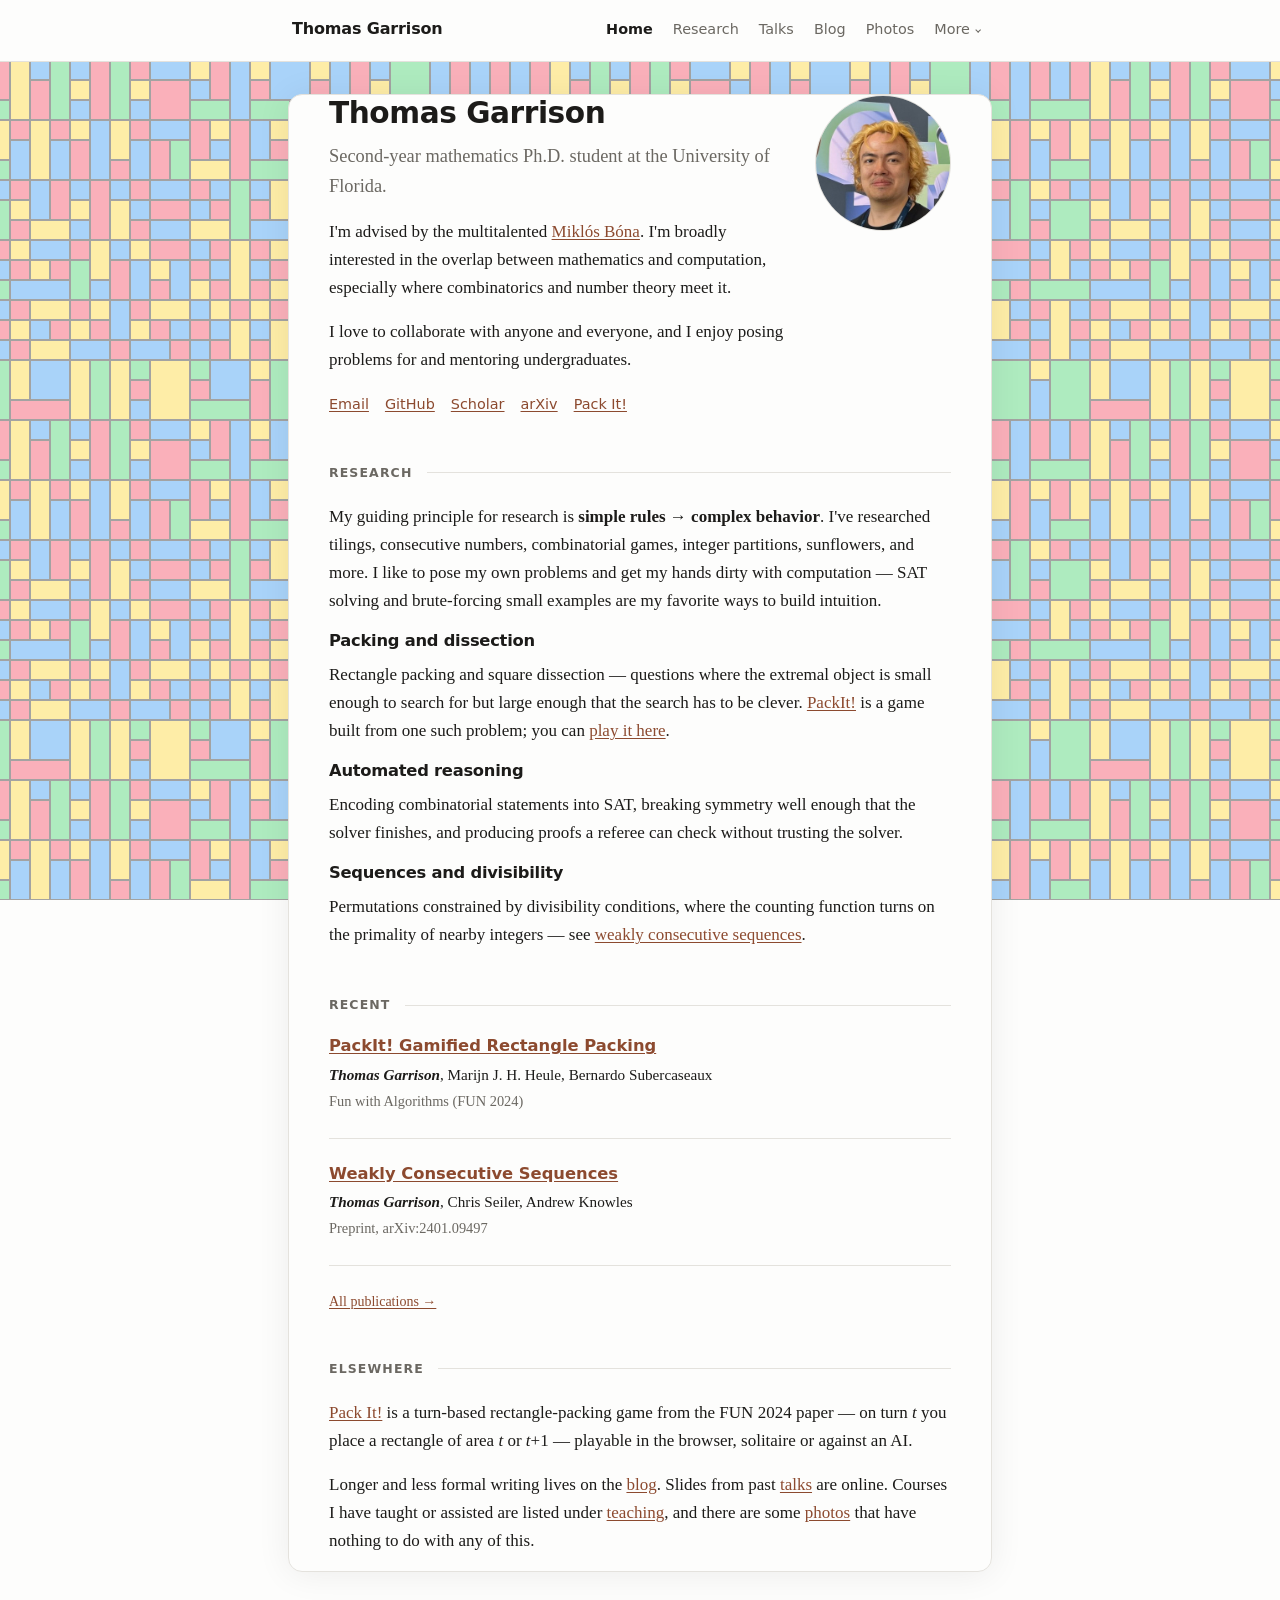
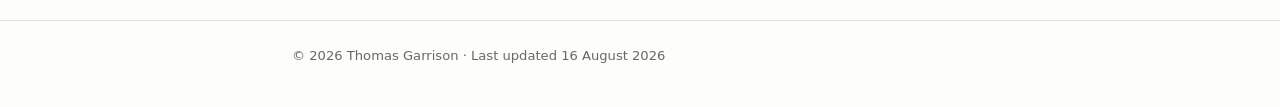
==== index.html @ dc91d3d8 "Initial site Co-Authored-By: Claude Opus 5.5 <noreply@anthropic.com>" ====
<!DOCTYPE html>
<html lang="en">
<head>
<meta charset="utf-8">
<meta name="viewport" content="width=device-width, initial-scale=1">
<title>Thomas Garrison</title>
<meta name="description" content="Personal site of Thomas Garrison — research in combinatorics and automated reasoning.">
<link rel="stylesheet" href="/css/style.css">
<link rel="icon" href="data:,">
</head>
<body>

<header class="site-header">
  <div class="wrap">
    <a class="brand" href="/">Thomas Garrison</a>
    <nav class="site-nav" aria-label="Main">
      <a href="/" aria-current="page">Home</a>
      <a href="/research/">Research</a>
      <a href="/talks/">Talks</a>
      <a href="/blog/">Blog</a>
      <a href="/photos/">Photos</a>
      <details class="more">
        <summary>More</summary>
        <div class="more-menu">
          <a href="/teaching/">Teaching</a>
        </div>
      </details>
    </nav>
  </div>
</header>

<main class="wrap">

  <div class="intro">
    <div class="intro-text">
      <h1>Thomas Garrison</h1>
      <p class="lede muted">Second-year mathematics Ph.D. student at the University of Florida.</p>
      <p>
        I'm advised by the multitalented
        <a href="https://people.clas.ufl.edu/bona/">Miklós Bóna</a>. I'm broadly interested in the
        overlap between mathematics and computation, especially where combinatorics and
        number theory meet it.
      </p>
      <p>
        I love to collaborate with anyone and everyone, and I enjoy posing problems for
        and mentoring undergraduates.
      </p>
      <ul class="links">
        <li><a href="mailto:you@ufl.edu">Email</a></li>
        <li><a href="https://github.com/yourusername">GitHub</a></li>
        <li><a href="https://scholar.google.com/">Scholar</a></li>
        <li><a href="https://arxiv.org/a/">arXiv</a></li>
        <li><a href="https://packit.surge.sh/">Pack It!</a></li>
      </ul>
    </div>
    <img class="portrait" src="/assets/portrait.jpg" alt="Portrait of Thomas Garrison, smiling, photographed at ICM 2026">
  </div>

  <section>
    <h2 class="rule-heading">Research</h2>

    <p>
      My guiding principle for research is <strong>simple rules → complex
      behavior</strong>. I've researched tilings, consecutive numbers, combinatorial
      games, integer partitions, sunflowers, and more. I like to pose my own problems
      and get my hands dirty with computation — SAT solving and brute-forcing small
      examples are my favorite ways to build intuition.
    </p>

    <h3>Packing and dissection</h3>
    <p>
      Rectangle packing and square dissection — questions where the extremal object is
      small enough to search for but large enough that the search has to be clever.
      <a href="/research/#packit">PackIt!</a> is a game built from one such problem;
      you can <a href="https://packit.surge.sh/">play it here</a>.
    </p>

    <h3>Automated reasoning</h3>
    <p>
      Encoding combinatorial statements into SAT, breaking symmetry well enough that
      the solver finishes, and producing proofs a referee can check without trusting
      the solver.
    </p>

    <h3>Sequences and divisibility</h3>
    <p>
      Permutations constrained by divisibility conditions, where the counting function
      turns on the primality of nearby integers — see
      <a href="/research/#wcs">weakly consecutive sequences</a>.
    </p>
  </section>

  <section>
    <h2 class="rule-heading">Recent</h2>

    <div class="entry">
      <p class="entry-title">
        <a href="/research/#packit">PackIt! Gamified Rectangle Packing</a>
      </p>
      <p class="authors"><span class="me">Thomas Garrison</span>, Marijn J. H. Heule, Bernardo Subercaseaux</p>
      <p class="venue">Fun with Algorithms (FUN 2024)</p>
    </div>

    <div class="entry">
      <p class="entry-title">
        <a href="/research/#wcs">Weakly Consecutive Sequences</a>
      </p>
      <p class="authors"><span class="me">Thomas Garrison</span>, Chris Seiler, Andrew Knowles</p>
      <p class="venue">Preprint, arXiv:2401.09497</p>
    </div>

    <p class="small"><a href="/research/">All publications →</a></p>
  </section>

  <section>
    <h2 class="rule-heading">Elsewhere</h2>
    <p>
      <a href="https://packit.surge.sh/">Pack It!</a> is a turn-based rectangle-packing
      game from the FUN 2024 paper — on turn <em>t</em> you place a rectangle of area
      <em>t</em> or <em>t</em>+1 — playable in the browser, solitaire or against an AI.
    </p>
    <p>
      Longer and less formal writing lives on the <a href="/blog/">blog</a>. Slides from
      past <a href="/talks/">talks</a> are online. Courses I have taught or assisted are
      listed under <a href="/teaching/">teaching</a>, and there are some
      <a href="/photos/">photos</a> that have nothing to do with any of this.
    </p>
  </section>

</main>

<footer class="site-footer">
  <div class="wrap">
    <p>© 2026 Thomas Garrison · Last updated 16 August 2026</p>
  </div>
</footer>

</body>
</html>
---- css/style.css ----
/* ---------------------------------------------------------------
   Base tokens
   --------------------------------------------------------------- */
:root {
  --bg:        #fdfdfc;
  --fg:        #1c1b19;
  --muted:     #6b6862;
  --rule:      #e4e2dd;
  --accent:    #8c4a2f;
  --accent-bg: #f6efe9;
  --max:       46rem;

  /* Mondrian backdrop. Turn --pattern-opacity down to 0 to switch it off,
     up toward 1 to make it shout. --pattern-size is the tile edge. */
  --pattern-opacity: 0.38;
  --pattern-size:    540px;   /* width of the 27x18 tile; 3x3 squares stay square */

  --font-body: ui-serif, Georgia, "Iowan Old Style", "Times New Roman", serif;
  --font-ui:   ui-sans-serif, system-ui, -apple-system, "Segoe UI", sans-serif;
  --font-mono: ui-monospace, "Cascadia Code", "SF Mono", Menlo, monospace;
}

@media (prefers-color-scheme: dark) {
  :root {
    --bg:        #16161a;
    --fg:        #e8e6e1;
    --muted:     #9a968e;
    --rule:      #2d2d33;
    --accent:    #e29a72;
    --accent-bg: #26211e;

    --pattern-opacity: 0.20;
  }
}

*, *::before, *::after { box-sizing: border-box; }

html { -webkit-text-size-adjust: 100%; }

body {
  margin: 0;
  background: var(--bg);
  color: var(--fg);
  font-family: var(--font-body);
  font-size: 1.0625rem;
  line-height: 1.65;
}

/* The dissection tiling sits behind everything, fixed so it does not scroll.
   Readability is bought back by putting the text column on an opaque card. */
body::before {
  content: "";
  position: fixed;
  inset: 0;
  z-index: -1;
  background-image: url("/assets/mondrian.svg");
  background-size: var(--pattern-size) auto;
  background-position: center top;
  opacity: var(--pattern-opacity);
  pointer-events: none;
}

/* ---------------------------------------------------------------
   Layout
   --------------------------------------------------------------- */
.wrap {
  max-width: var(--max);
  margin-inline: auto;
  padding: 0 1.25rem;
}

main { padding-block: 2.5rem 3.5rem; }

/* Opaque reading card floating over the pattern */
main.wrap {
  max-width: 44rem;
  padding-inline: 2.5rem;
  margin-block: 2rem 3rem;
  background: var(--bg);
  border: 1px solid var(--rule);
  border-radius: 14px;
  box-shadow: 0 2px 34px rgb(0 0 0 / 0.07);
}

main > section { margin-top: 3rem; }

/* ---------------------------------------------------------------
   Header + navigation
   --------------------------------------------------------------- */
.site-header {
  border-bottom: 1px solid var(--rule);
  background: var(--bg);
  position: sticky;
  top: 0;
  z-index: 20;
}

.site-header .wrap {
  display: flex;
  flex-wrap: wrap;
  align-items: baseline;
  gap: 0.5rem 1.5rem;
  padding-block: 0.9rem;
}

.brand {
  font-family: var(--font-ui);
  font-weight: 620;
  font-size: 1rem;
  letter-spacing: -0.01em;
  color: var(--fg);
  text-decoration: none;
  margin-right: auto;
}

.site-nav {
  display: flex;
  flex-wrap: wrap;
  align-items: baseline;
  gap: 0.25rem;
  font-family: var(--font-ui);
  font-size: 0.9rem;
}

.site-nav a,
.site-nav summary {
  color: var(--muted);
  text-decoration: none;
  padding: 0.25rem 0.5rem;
  border-radius: 5px;
  white-space: nowrap;
}

.site-nav a:hover,
.site-nav summary:hover {
  color: var(--fg);
  background: var(--accent-bg);
}

.site-nav a[aria-current="page"] {
  color: var(--fg);
  font-weight: 600;
}

/* "More" dropdown — <details>, so it works with zero JavaScript */
.more { position: relative; }

.more summary {
  cursor: pointer;
  list-style: none;
}

.more summary::-webkit-details-marker { display: none; }

.more summary::after {
  content: "";
  display: inline-block;
  width: 0.3em;
  height: 0.3em;
  margin-left: 0.4em;
  vertical-align: 0.15em;
  border-right: 1.5px solid currentColor;
  border-bottom: 1.5px solid currentColor;
  transform: rotate(45deg);
}

.more[open] summary::after { transform: rotate(-135deg); }

.more-menu {
  position: absolute;
  right: 0;
  top: calc(100% + 0.4rem);
  min-width: 9rem;
  display: flex;
  flex-direction: column;
  padding: 0.3rem;
  background: var(--bg);
  border: 1px solid var(--rule);
  border-radius: 8px;
  box-shadow: 0 6px 24px rgb(0 0 0 / 0.09);
}

/* ---------------------------------------------------------------
   Typography
   --------------------------------------------------------------- */
h1, h2, h3 {
  font-family: var(--font-ui);
  line-height: 1.25;
  letter-spacing: -0.015em;
  margin: 0 0 0.6rem;
}

h1 { font-size: 1.85rem; font-weight: 650; }
h2 { font-size: 1.2rem;  font-weight: 620; margin-top: 0; }
h3 { font-size: 1.02rem; font-weight: 600; }

p { margin: 0 0 1rem; }

a { color: var(--accent); text-underline-offset: 2px; }
a:hover { text-decoration-thickness: 2px; }

.lede { font-size: 1.15rem; }

.muted { color: var(--muted); }

small, .small { font-size: 0.875rem; }

hr {
  border: 0;
  border-top: 1px solid var(--rule);
  margin: 2.5rem 0;
}

code {
  font-family: var(--font-mono);
  font-size: 0.875em;
  background: var(--accent-bg);
  padding: 0.1em 0.35em;
  border-radius: 4px;
}

pre {
  font-family: var(--font-mono);
  font-size: 0.8rem;
  line-height: 1.5;
  overflow-x: auto;
  background: var(--accent-bg);
  padding: 0.9rem 1rem;
  border-radius: 8px;
}

pre code { background: none; padding: 0; }

blockquote {
  margin: 0 0 1rem;
  padding-left: 1rem;
  border-left: 3px solid var(--rule);
  color: var(--muted);
}

/* A section heading with a hairline rule running to the right of it */
.rule-heading {
  display: flex;
  align-items: center;
  gap: 0.9rem;
  font-family: var(--font-ui);
  font-size: 0.78rem;
  font-weight: 600;
  letter-spacing: 0.09em;
  text-transform: uppercase;
  color: var(--muted);
  margin: 0 0 1.4rem;
}

.rule-heading::after {
  content: "";
  flex: 1;
  height: 1px;
  background: var(--rule);
}

/* ---------------------------------------------------------------
   Home: intro block
   --------------------------------------------------------------- */
.intro {
  display: flex;
  flex-wrap: wrap;
  align-items: flex-start;
  gap: 1.75rem;
}

.intro-text { flex: 1 1 20rem; }

.portrait {
  flex: 0 0 auto;
  width: 8.5rem;
  height: 8.5rem;
  border-radius: 50%;
  object-fit: cover;
  border: 1px solid var(--rule);
}

.links {
  display: flex;
  flex-wrap: wrap;
  gap: 0.4rem 1rem;
  font-family: var(--font-ui);
  font-size: 0.9rem;
  padding: 0;
  margin: 1.2rem 0 0;
  list-style: none;
}

/* ---------------------------------------------------------------
   Publications / talks list
   --------------------------------------------------------------- */
/* ---------------------------------------------------------------
   Draft notes — deliberately loud, in a colour used nowhere else,
   so they are impossible to publish by accident. Delete when done.
   --------------------------------------------------------------- */
.draftnote {
  border-left: 4px solid #c2410c;
  background: #fff5ed;
  color: #9a3412;
  font-family: var(--font-ui);
  font-size: 0.88rem;
  line-height: 1.55;
  padding: 0.7rem 1rem;
  border-radius: 0 8px 8px 0;
  margin: 1.3rem 0;
}

.draftnote::before {
  content: "DRAFT NOTE";
  display: block;
  font-size: 0.68rem;
  font-weight: 700;
  letter-spacing: 0.1em;
  opacity: 0.75;
  margin-bottom: 0.2rem;
}

.draftnote a { color: #9a3412; }
.draftnote p { margin: 0 0 0.5rem; }
.draftnote p:last-child { margin-bottom: 0; }

@media (prefers-color-scheme: dark) {
  .draftnote {
    border-left-color: #fb923c;
    background: #2b1a10;
    color: #fdba74;
  }
  .draftnote a { color: #fdba74; }
}

/* ---------------------------------------------------------------
   Ranking tables
   --------------------------------------------------------------- */
.rank-table {
  width: 100%;
  border-collapse: collapse;
  font-family: var(--font-ui);
  font-size: 0.9rem;
  margin: 1.3rem 0;
}

.rank-table caption {
  caption-side: top;
  text-align: left;
  font-size: 0.8rem;
  letter-spacing: 0.06em;
  text-transform: uppercase;
  color: var(--muted);
  padding-bottom: 0.5rem;
}

.rank-table th {
  text-align: left;
  font-weight: 620;
  border-bottom: 2px solid var(--rule);
  padding: 0.4rem 0.5rem;
}

.rank-table td {
  border-bottom: 1px solid var(--rule);
  padding: 0.4rem 0.5rem;
}

.rank-table .num {
  text-align: right;
  font-variant-numeric: tabular-nums;
}

.rank-table tr.origin td {
  color: var(--muted);
  font-style: italic;
}

/* Figures inside prose */
figure.fig { margin: 1.6rem 0; }
figure.fig img { width: 100%; height: auto; border-radius: 8px; }
figure.fig figcaption {
  font-family: var(--font-ui);
  font-size: 0.82rem;
  color: var(--muted);
  margin-top: 0.5rem;
}

figure.fig iframe { width: 100%; border: 0; display: block; }

/* Highlighted callout, e.g. the playable game at the top of Research */
.feature {
  border: 1px solid var(--rule);
  border-left: 4px solid var(--accent);
  border-radius: 10px;
  background: var(--accent-bg);
  padding: 1.1rem 1.3rem;
  margin: 1.75rem 0 2.5rem;
}

.feature h2 {
  font-size: 1.08rem;
  margin-bottom: 0.35rem;
}

.feature p:last-child { margin-bottom: 0; }

.year {
  font-family: var(--font-ui);
  font-size: 0.8rem;
  font-weight: 650;
  letter-spacing: 0.06em;
  color: var(--muted);
  margin: 2.5rem 0 1rem;
}

.entry {
  padding-bottom: 1.5rem;
  margin-bottom: 1.5rem;
  border-bottom: 1px solid var(--rule);
}

.entry:last-child { border-bottom: 0; }

.entry-title {
  font-family: var(--font-ui);
  font-size: 1.02rem;
  font-weight: 600;
  line-height: 1.35;
  margin: 0 0 0.3rem;
}

.authors { margin: 0 0 0.15rem; font-size: 0.95rem; }
.authors .me { font-style: italic; font-weight: 600; }

.venue { margin: 0; font-size: 0.9rem; color: var(--muted); }

.badge {
  display: inline-block;
  font-family: var(--font-ui);
  font-size: 0.72rem;
  font-weight: 600;
  letter-spacing: 0.02em;
  color: var(--accent);
  background: var(--accent-bg);
  border-radius: 999px;
  padding: 0.15rem 0.6rem;
  margin-top: 0.5rem;
}

.entry-links {
  display: flex;
  flex-wrap: wrap;
  gap: 0.9rem;
  font-family: var(--font-ui);
  font-size: 0.85rem;
  margin-top: 0.65rem;
}

details.fold { margin-top: 0.7rem; }

details.fold > summary {
  cursor: pointer;
  font-family: var(--font-ui);
  font-size: 0.85rem;
  color: var(--accent);
  width: fit-content;
}

details.fold > summary:hover { text-decoration: underline; }

details.fold > div,
details.fold > p {
  margin-top: 0.6rem;
  font-size: 0.95rem;
  color: var(--muted);
}

/* ---------------------------------------------------------------
   Blog index
   --------------------------------------------------------------- */
.post-list { list-style: none; padding: 0; margin: 0; }

.post-list li {
  display: flex;
  flex-wrap: wrap;
  align-items: baseline;
  gap: 0.3rem 1rem;
  padding: 0.75rem 0;
  border-bottom: 1px solid var(--rule);
}

.post-list time {
  font-family: var(--font-ui);
  font-size: 0.82rem;
  color: var(--muted);
  flex: 0 0 6rem;
  font-variant-numeric: tabular-nums;
}

.post-list a {
  font-family: var(--font-ui);
  font-size: 0.98rem;
  text-decoration: none;
  color: var(--fg);
}

.post-list a:hover { color: var(--accent); text-decoration: underline; }

.post-meta {
  font-family: var(--font-ui);
  font-size: 0.85rem;
  color: var(--muted);
  margin: -0.2rem 0 2rem;
}

/* ---------------------------------------------------------------
   Photos
   --------------------------------------------------------------- */
.gallery {
  display: grid;
  grid-template-columns: repeat(auto-fill, minmax(13rem, 1fr));
  gap: 1rem;
}

.gallery figure { margin: 0; }

.gallery img {
  width: 100%;
  aspect-ratio: 4 / 3;
  object-fit: cover;
  border-radius: 8px;
  border: 1px solid var(--rule);
  display: block;
}

.gallery figcaption {
  font-family: var(--font-ui);
  font-size: 0.82rem;
  color: var(--muted);
  margin-top: 0.45rem;
}

/* ---------------------------------------------------------------
   CV
   --------------------------------------------------------------- */
.cv-row {
  display: flex;
  flex-wrap: wrap;
  gap: 0.2rem 1.25rem;
  padding: 0.8rem 0;
  border-bottom: 1px solid var(--rule);
}

.cv-row .when {
  flex: 0 0 7rem;
  font-family: var(--font-ui);
  font-size: 0.85rem;
  color: var(--muted);
  font-variant-numeric: tabular-nums;
}

.cv-row .what { flex: 1 1 18rem; }
.cv-row .what strong { font-family: var(--font-ui); font-size: 0.98rem; }

/* ---------------------------------------------------------------
   Footer
   --------------------------------------------------------------- */
.site-footer {
  border-top: 1px solid var(--rule);
  background: var(--bg);
  padding-block: 1.5rem 2.5rem;
  font-family: var(--font-ui);
  font-size: 0.82rem;
  color: var(--muted);
}

.site-footer p { margin: 0; }

/* ---------------------------------------------------------------
   Small screens
   --------------------------------------------------------------- */
@media (max-width: 40rem) {
  main.wrap {
    padding-inline: 1.25rem;
    margin-block: 0;
    border-inline: 0;
    border-radius: 0;
  }
}

@media (max-width: 34rem) {
  .site-header .wrap { padding-block: 0.75rem; }
  .brand { flex: 1 0 100%; margin-bottom: 0.15rem; }
  .site-nav { margin-left: -0.5rem; }
  h1 { font-size: 1.6rem; }
  .portrait { width: 6.5rem; height: 6.5rem; }
  .post-list time { flex-basis: 100%; }
}

@media (prefers-reduced-motion: reduce) {
  * { animation: none !important; transition: none !important; }
}
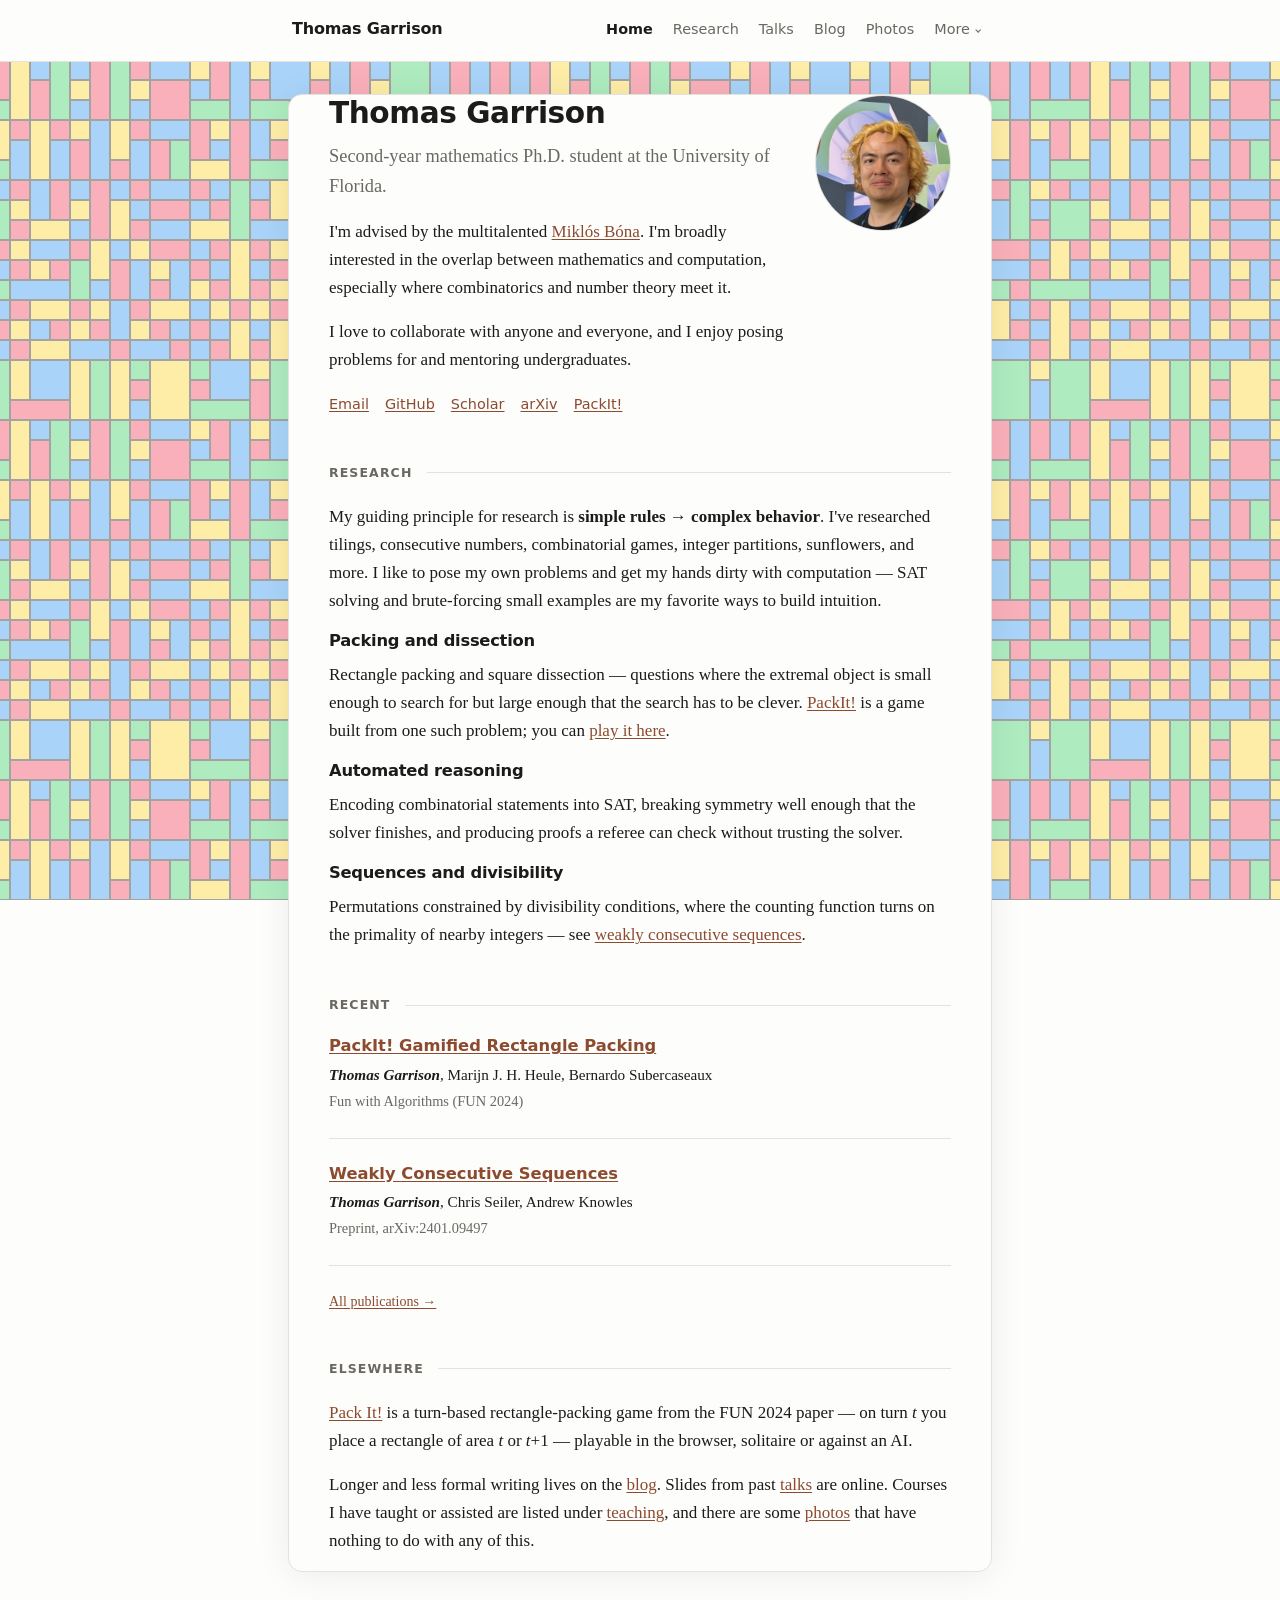
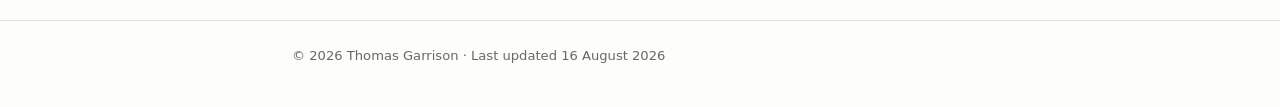
==== commit 58f9eb56: "Fix home page links (email, GitHub, Scholar, arXiv) and Barr link Co-Authored-By: Claude Opus 5.5 <n" ====
--- a/index.html
+++ b/index.html
@@ -6,7 +6,9 @@
 <title>Thomas Garrison</title>
 <meta name="description" content="Personal site of Thomas Garrison — research in combinatorics and automated reasoning.">
 <link rel="stylesheet" href="/css/style.css">
-<link rel="icon" href="data:,">
+<link rel="icon" href="/favicon.svg" type="image/svg+xml">
+<link rel="icon" href="/favicon-32.png" sizes="32x32" type="image/png">
+<link rel="apple-touch-icon" href="/apple-touch-icon.png">
 </head>
 <body>
 
@@ -46,11 +48,11 @@
         and mentoring undergraduates.
       </p>
       <ul class="links">
-        <li><a href="mailto:you@ufl.edu">Email</a></li>
-        <li><a href="https://github.com/yourusername">GitHub</a></li>
-        <li><a href="https://scholar.google.com/">Scholar</a></li>
-        <li><a href="https://arxiv.org/a/">arXiv</a></li>
-        <li><a href="https://packit.surge.sh/">Pack It!</a></li>
+        <li><a href="mailto:tgarrison2@ufl.edu">Email</a></li>
+        <li><a href="https://github.com/tgarrison25">GitHub</a></li>
+        <li><a href="https://scholar.google.com/citations?user=9G30sO0AAAAJ">Scholar</a></li>
+        <li><a href="https://arxiv.org/search/?searchtype=author&amp;query=Garrison%2C+Thomas">arXiv</a></li>
+        <li><a href="https://packit.surge.sh/">PackIt!</a></li>
       </ul>
     </div>
     <img class="portrait" src="/assets/portrait.jpg" alt="Portrait of Thomas Garrison, smiling, photographed at ICM 2026">
